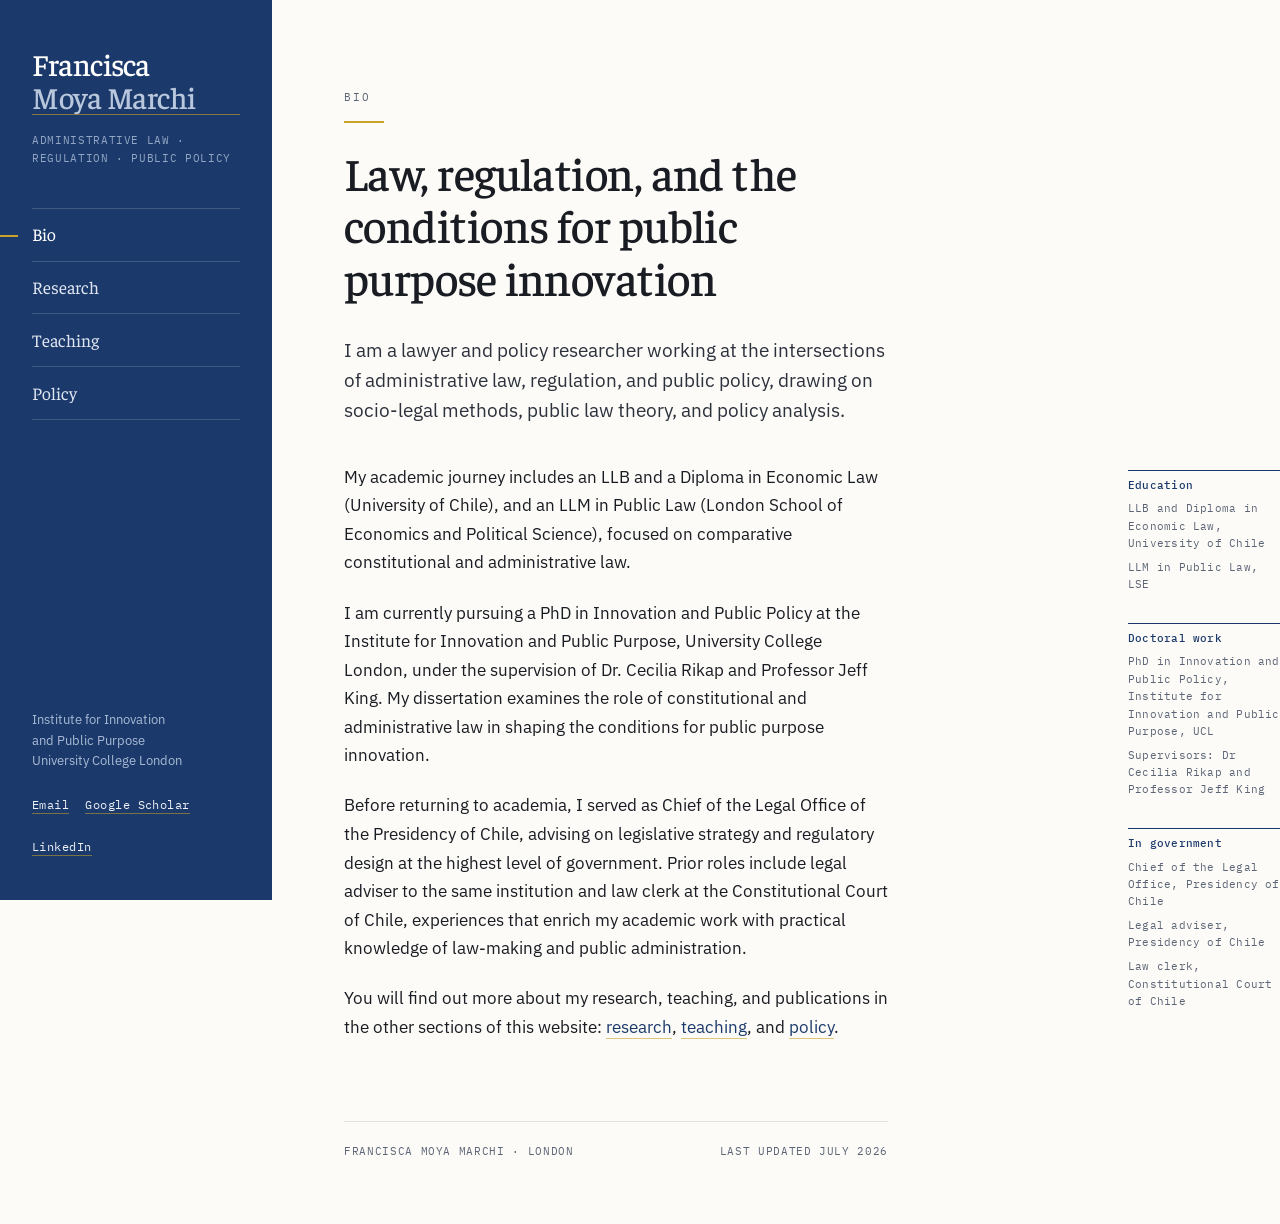
==== docs/index.html @ ca30f4fe "Initial commit" ====
<!DOCTYPE html>

<html>

<head>

<meta charset="utf-8" />
<meta name="generator" content="pandoc" />
<meta http-equiv="X-UA-Compatible" content="IE=EDGE" />

<meta name="viewport" content="width=device-width, initial-scale=1" />



<title>Francisca Moya Marchi</title>

<script src="site_libs/header-attrs-2.30/header-attrs.js"></script>
<meta name="viewport" content="width=device-width, initial-scale=1">
<meta name="author" content="Francisca Moya Marchi">
<meta name="description" content="Francisca Moya Marchi — lawyer and policy researcher working at the intersections of administrative law, regulation, and public policy. PhD candidate, UCL Institute for Innovation and Public Purpose.">
<link rel="preconnect" href="https://fonts.googleapis.com">
<link rel="preconnect" href="https://fonts.gstatic.com" crossorigin>
<link href="https://fonts.googleapis.com/css2?family=Faustina:ital,wght@0,400;0,500;0,600;1,400&family=IBM+Plex+Sans:ital,wght@0,400;0,500;1,400&family=IBM+Plex+Mono:wght@400;500&display=swap" rel="stylesheet">

<style type="text/css">
  code{white-space: pre-wrap;}
  span.smallcaps{font-variant: small-caps;}
  span.underline{text-decoration: underline;}
  div.column{display: inline-block; vertical-align: top; width: 50%;}
  div.hanging-indent{margin-left: 1.5em; text-indent: -1.5em;}
  ul.task-list{list-style: none;}
      .display.math{display: block; text-align: center; margin: 0.5rem auto;}
  </style>







<link rel="stylesheet" href="styles.css" type="text/css" />




</head>

<body>


<a class="skip" href="#content">Skip to content</a>

<aside class="rail">
  <div class="masthead">
    <a class="wordmark" href="index.html">Francisca<br><span>Moya Marchi</span></a>
    <p class="role">Administrative law · Regulation · Public policy</p>
  </div>

  <nav class="nav" aria-label="Sections">
    <a href="index.html" data-page="index">Bio</a>
    <a href="research.html" data-page="research">Research</a>
    <a href="teaching.html" data-page="teaching">Teaching</a>
    <a href="policy.html" data-page="policy">Policy</a>
  </nav>

  <div class="rail-foot">
    <p class="affil">Institute for Innovation<br>and Public Purpose<br>University College London</p>
    <ul class="contact">
      <li><a href="mailto:EMAIL@ucl.ac.uk">Email</a></li>
      <li><a href="https://scholar.google.com/">Google Scholar</a></li>
      <li><a href="https://www.linkedin.com/">LinkedIn</a></li>
    </ul>
  </div>
</aside>

<main class="content" id="content">





<div class="eyebrow">
<p>Bio</p>
</div>
<div
id="law-regulation-and-the-conditions-for-public-purpose-innovation"
class="section level1">
<h1>Law, regulation, and the conditions for public purpose
innovation</h1>
<div class="lede">
<p>I am a lawyer and policy researcher working at the intersections of
administrative law, regulation, and public policy, drawing on
socio-legal methods, public law theory, and policy analysis.</p>
</div>
<div class="marginnote">
<p><strong>Education</strong></p>
<p>LLB and Diploma in Economic Law, University of Chile</p>
<p>LLM in Public Law, LSE</p>
</div>
<p>My academic journey includes an LLB and a Diploma in Economic Law
(University of Chile), and an LLM in Public Law (London School of
Economics and Political Science), focused on comparative constitutional
and administrative law.</p>
<div class="marginnote">
<p><strong>Doctoral work</strong></p>
<p>PhD in Innovation and Public Policy, Institute for Innovation and
Public Purpose, UCL</p>
<p>Supervisors: Dr Cecilia Rikap and Professor Jeff King</p>
</div>
<p>I am currently pursuing a PhD in Innovation and Public Policy at the
Institute for Innovation and Public Purpose, University College London,
under the supervision of Dr. Cecilia Rikap and Professor Jeff King. My
dissertation examines the role of constitutional and administrative law
in shaping the conditions for public purpose innovation.</p>
<div class="marginnote">
<p><strong>In government</strong></p>
<p>Chief of the Legal Office, Presidency of Chile</p>
<p>Legal adviser, Presidency of Chile</p>
<p>Law clerk, Constitutional Court of Chile</p>
</div>
<p>Before returning to academia, I served as Chief of the Legal Office
of the Presidency of Chile, advising on legislative strategy and
regulatory design at the highest level of government. Prior roles
include legal adviser to the same institution and law clerk at the
Constitutional Court of Chile, experiences that enrich my academic work
with practical knowledge of law-making and public administration.</p>
<p>You will find out more about my research, teaching, and publications
in the other sections of this website: <a
href="research.html">research</a>, <a href="teaching.html">teaching</a>,
and <a href="policy.html">policy</a>.</p>
</div>

  <footer class="colophon">
    <p>Francisca Moya Marchi · London</p>
    <p>Last updated July 2026</p>
  </footer>
</main>

<script>
(function () {
  var file = (location.pathname.split("/").pop() || "index.html").replace(".html", "");
  if (file === "") file = "index";
  var link = document.querySelector('.nav a[data-page="' + file + '"]');
  if (link) {
    link.classList.add("is-current");
    link.setAttribute("aria-current", "page");
  }
})();
</script>


<!-- code folding -->



</body>
</html>
---- docs/styles.css ----
/* ==========================================================================
   Francisca Moya Marchi — site styles
   Palette: lapis lazuli (Chile's national stone) with pyrite-gold flecks.
   Type: Faustina (display) · IBM Plex Sans (body) · IBM Plex Mono (labels).
   Signature: marginal notes, after the side-notes of statute books.
   ========================================================================== */

:root {
  --lapis: #1b3a6b;
  --lapis-deep: #132a4f;
  --pyrite: #c9a227;
  --paper: #fcfbf8;
  --ink: #191c22;
  --slate: #5c6575;
  --rule: #e2e0d9;

  --rail-w: 17rem;
  --measure: 34rem;
  --note-w: 9.5rem;
  --gap: 2.25rem;
}

/* Reset rmarkdown / bootstrap-ish wrappers so the rail can sit flush ------- */
.main-container,
.container-fluid,
.container {
  max-width: none;
  width: auto;
  margin: 0;
  padding: 0;
}

*,
*::before,
*::after { box-sizing: border-box; }

html { -webkit-text-size-adjust: 100%; }

body {
  margin: 0;
  background: var(--paper);
  color: var(--ink);
  font-family: "IBM Plex Sans", "Helvetica Neue", Arial, sans-serif;
  font-size: 1.0625rem;
  line-height: 1.68;
  font-weight: 400;
  -webkit-font-smoothing: antialiased;
  text-rendering: optimizeLegibility;
}

/* Skip link ---------------------------------------------------------------- */
.skip {
  position: absolute;
  left: -9999px;
  top: 0;
  z-index: 100;
  background: var(--lapis);
  color: #fff;
  padding: 0.6rem 1rem;
  font-size: 0.85rem;
}
.skip:focus { left: 0; }

/* --------------------------------------------------------------------------
   Rail
   -------------------------------------------------------------------------- */
.rail {
  position: fixed;
  inset: 0 auto 0 0;
  width: var(--rail-w);
  padding: 3rem 2rem 2rem;
  background: var(--lapis);
  color: #eef1f6;
  display: flex;
  flex-direction: column;
  gap: 2.5rem;
  overflow-y: auto;
}

.wordmark {
  display: block;
  font-family: Faustina, Georgia, serif;
  font-size: 1.9rem;
  font-weight: 500;
  line-height: 1.08;
  letter-spacing: -0.015em;
  color: #fff;
  text-decoration: none;
}
.wordmark span { color: #b9c7dd; }
.wordmark:hover span { color: var(--pyrite); }

.role {
  margin: 1rem 0 0;
  font-family: "IBM Plex Mono", monospace;
  font-size: 0.68rem;
  line-height: 1.7;
  letter-spacing: 0.06em;
  text-transform: uppercase;
  color: #93a6c4;
}

.nav {
  display: flex;
  flex-direction: column;
  border-top: 1px solid rgba(255, 255, 255, 0.16);
}
.nav a {
  position: relative;
  padding: 0.7rem 0;
  border-bottom: 1px solid rgba(255, 255, 255, 0.16);
  font-family: Faustina, Georgia, serif;
  font-size: 1.1rem;
  color: #dfe6f1;
  text-decoration: none;
  transition: color 140ms ease;
}
.nav a::before {
  content: "";
  position: absolute;
  left: -2rem;
  top: 50%;
  width: 1.1rem;
  height: 2px;
  background: var(--pyrite);
  transform: scaleX(0);
  transform-origin: left;
  transition: transform 180ms ease;
}
.nav a:hover,
.nav a.is-current { color: #fff; }
.nav a:hover::before,
.nav a.is-current::before { transform: scaleX(1); }

.rail-foot { margin-top: auto; }

.affil {
  margin: 0 0 1.1rem;
  font-size: 0.8rem;
  line-height: 1.6;
  color: #a9bad4;
}

.contact {
  list-style: none;
  margin: 0;
  padding: 0;
  display: flex;
  flex-wrap: wrap;
  gap: 0.35rem 1rem;
}
.contact a {
  font-family: "IBM Plex Mono", monospace;
  font-size: 0.72rem;
  letter-spacing: 0.04em;
  color: #eef1f6;
  text-decoration: none;
  border-bottom: 1px solid rgba(201, 162, 39, 0.55);
  padding-bottom: 1px;
}
.contact a:hover { border-bottom-color: var(--pyrite); color: var(--pyrite); }

/* --------------------------------------------------------------------------
   Content column
   -------------------------------------------------------------------------- */
.content {
  margin-left: var(--rail-w);
  padding: 5.5rem calc(var(--note-w) + var(--gap)) 4rem 4.5rem;
  max-width: calc(var(--rail-w) + var(--measure) + var(--note-w) + var(--gap) + 9rem);
  animation: rise 520ms cubic-bezier(0.2, 0.7, 0.3, 1) both;
}

@keyframes rise {
  from { opacity: 0; transform: translateY(0.6rem); }
  to   { opacity: 1; transform: none; }
}

.content p,
.content ul,
.content ol,
.content h2,
.content h3,
.content blockquote,
.content dl,
.content table { max-width: var(--measure); }

/* Eyebrow: the section label, set like a docket reference ------------------- */
.eyebrow {
  font-family: "IBM Plex Mono", monospace;
  font-size: 0.7rem;
  letter-spacing: 0.16em;
  text-transform: uppercase;
  color: var(--slate);
  margin: 0 0 1.4rem;
}
.eyebrow p { margin: 0; }
.eyebrow::after {
  content: "";
  display: block;
  width: 2.5rem;
  height: 2px;
  margin-top: 0.9rem;
  background: var(--pyrite);
}

h1, h2, h3, h4 {
  font-family: Faustina, Georgia, serif;
  font-weight: 500;
  color: var(--ink);
  letter-spacing: -0.012em;
}

h1 {
  font-size: clamp(1.9rem, 3.6vw, 2.9rem);
  line-height: 1.14;
  margin: 0 0 2rem;
  max-width: 30rem;
  text-wrap: balance;
}

h2 {
  font-size: 1.4rem;
  line-height: 1.3;
  margin: 3.2rem 0 1rem;
  padding-top: 1.2rem;
  border-top: 1px solid var(--rule);
}

h3 {
  font-size: 1.1rem;
  margin: 2rem 0 0.5rem;
}

p { margin: 0 0 1.35rem; }

.lede {
  font-size: 1.2rem;
  line-height: 1.55;
  color: #2c313c;
  max-width: var(--measure);
  margin-bottom: 2.4rem;
}
.lede p { margin: 0 0 1rem; }
.lede p:last-child { margin-bottom: 0; }

a {
  color: var(--lapis);
  text-decoration: none;
  border-bottom: 1px solid rgba(201, 162, 39, 0.6);
  transition: background 140ms ease;
}
a:hover { background: rgba(201, 162, 39, 0.16); }

strong { font-weight: 500; }
em { font-style: italic; }

:focus-visible {
  outline: 2px solid var(--pyrite);
  outline-offset: 3px;
}

ul, ol { padding-left: 1.2rem; margin: 0 0 1.35rem; }
li { margin-bottom: 0.5rem; }

/* Reference list: publications, papers, courses ---------------------------- */
.entries,
.entries ul {
  list-style: none;
  padding: 0;
  margin: 0 0 1.5rem;
  max-width: var(--measure);
}
.entries li {
  padding: 1.1rem 0;
  border-bottom: 1px solid var(--rule);
  margin: 0;
}
.entries li p:last-child { margin-bottom: 0; }
.entries .meta {
  display: block;
  font-family: "IBM Plex Mono", monospace;
  font-size: 0.72rem;
  letter-spacing: 0.06em;
  text-transform: uppercase;
  color: var(--slate);
  margin-bottom: 0.35rem;
}
.entries .meta p { margin: 0; }

blockquote {
  margin: 2rem 0;
  padding-left: 1.4rem;
  border-left: 2px solid var(--pyrite);
  font-family: Faustina, Georgia, serif;
  font-size: 1.2rem;
  line-height: 1.5;
  color: #2c313c;
}

/* --------------------------------------------------------------------------
   Signature: marginal notes
   Place a ::: {.marginnote} block immediately before the paragraph it annotates.
   -------------------------------------------------------------------------- */
.marginnote {
  float: right;
  clear: right;
  width: var(--note-w);
  margin-right: calc((var(--note-w) + var(--gap)) * -1);
  margin-top: 0.45rem;
  margin-bottom: 1rem;
  padding-top: 0.35rem;
  border-top: 1px solid var(--lapis);
  font-family: "IBM Plex Mono", monospace;
  font-size: 0.7rem;
  line-height: 1.55;
  letter-spacing: 0.02em;
  color: var(--slate);
  text-align: left;
}
.marginnote p { margin: 0 0 0.4rem; }
.marginnote strong {
  display: block;
  color: var(--lapis);
  font-weight: 500;
}

/* Placeholder flag — delete these blocks as the site fills in -------------- */
.todo {
  margin: 0 0 1.35rem;
  padding: 0.85rem 1rem;
  background: rgba(27, 58, 107, 0.05);
  border-left: 2px solid var(--slate);
  font-size: 0.9rem;
  color: var(--slate);
  max-width: var(--measure);
}
.todo p { margin: 0; }

/* Colophon ----------------------------------------------------------------- */
.colophon {
  margin: 5rem 0 0;
  padding-top: 1.2rem;
  border-top: 1px solid var(--rule);
  display: flex;
  justify-content: space-between;
  gap: 1rem;
  flex-wrap: wrap;
  font-family: "IBM Plex Mono", monospace;
  font-size: 0.68rem;
  letter-spacing: 0.06em;
  text-transform: uppercase;
  color: var(--slate);
  max-width: var(--measure);
}
.colophon p { margin: 0; }

/* --------------------------------------------------------------------------
   Narrow screens
   -------------------------------------------------------------------------- */
@media (max-width: 62rem) {
  .marginnote {
    float: none;
    width: auto;
    margin: 0 0 1.1rem;
    padding: 0 0 0 0.9rem;
    border-top: 0;
    border-left: 2px solid var(--lapis);
    max-width: var(--measure);
  }
  .content {
    padding-right: 2rem;
    padding-left: 3rem;
  }
}

@media (max-width: 50rem) {
  .rail {
    position: static;
    width: auto;
    padding: 2rem 1.5rem 1.5rem;
    gap: 1.5rem;
  }
  .nav {
    flex-direction: row;
    flex-wrap: wrap;
    gap: 0 1.5rem;
    border-top: 1px solid rgba(255, 255, 255, 0.16);
    padding-top: 0.4rem;
  }
  .nav a { border-bottom: 0; padding: 0.4rem 0; }
  .nav a::before { left: 0; top: auto; bottom: 0.15rem; }
  .rail-foot { margin-top: 0.5rem; }
  .affil { margin-bottom: 0.8rem; }
  .content {
    margin-left: 0;
    padding: 2.75rem 1.5rem 3rem;
    max-width: none;
  }
}

/* Motion and print --------------------------------------------------------- */
@media (prefers-reduced-motion: reduce) {
  * { animation: none !important; transition: none !important; }
}

@media print {
  .rail, .skip { display: none; }
  body { background: #fff; font-size: 11pt; }
  .content { margin: 0; padding: 0; max-width: none; }
  a { border-bottom: 0; color: #000; }
  .marginnote { float: none; width: auto; margin: 0 0 1rem; }
}
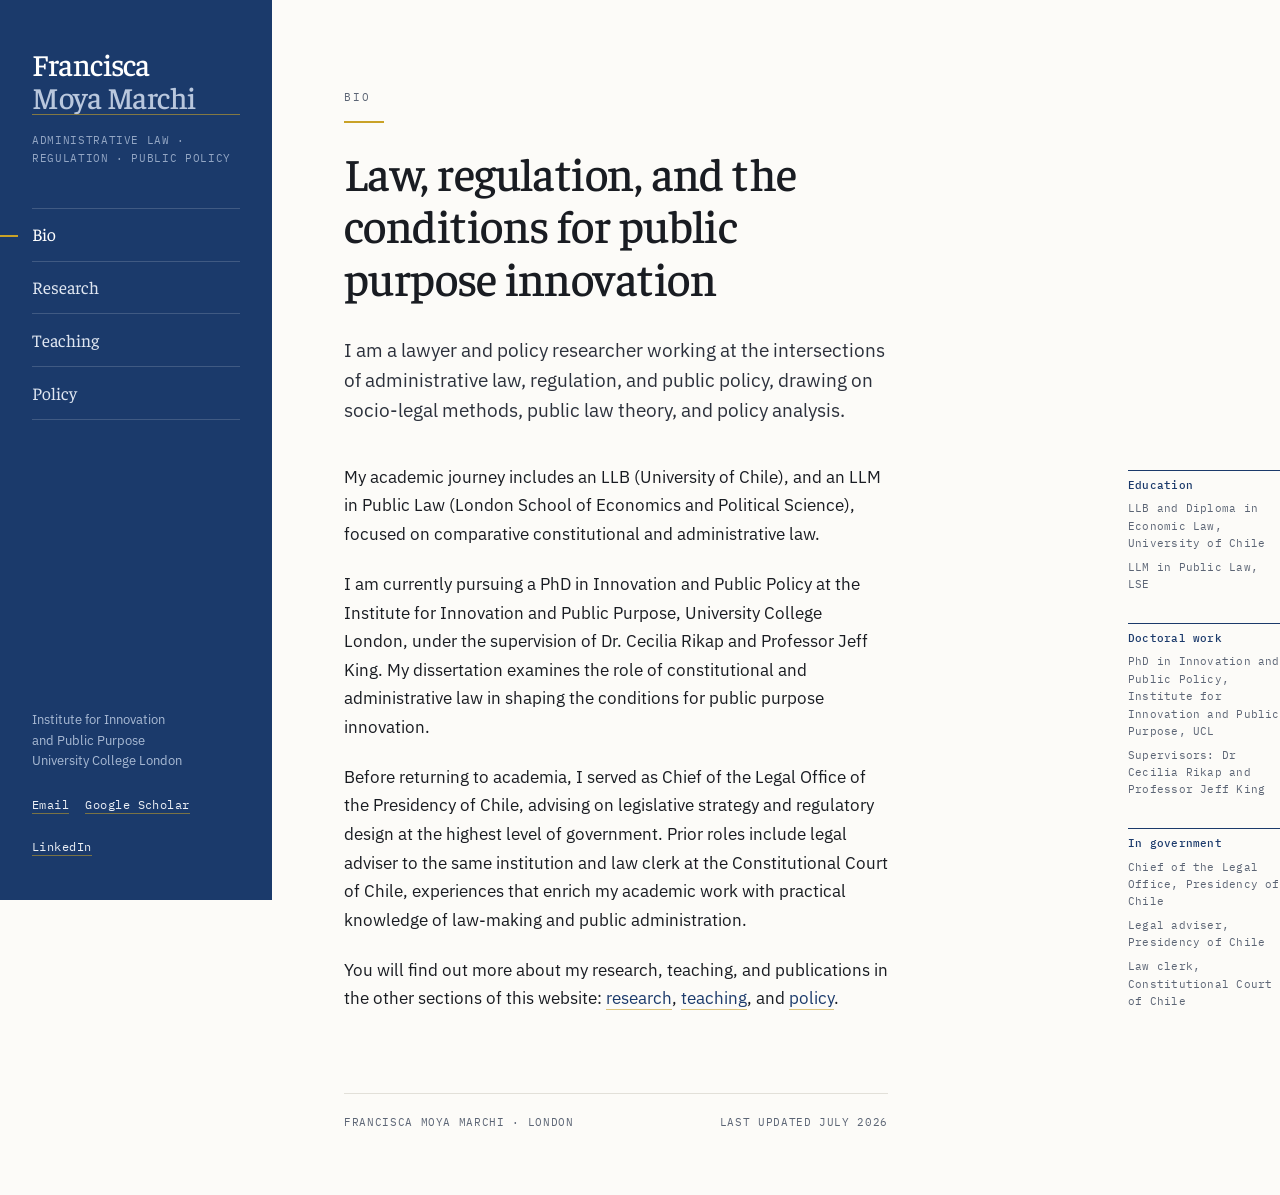
==== commit 09e644c1: "Bio: quitar mencion al Diploma in Economic Law del parrafo" ====
--- a/docs/index.html
+++ b/docs/index.html
@@ -97,7 +97,7 @@
 <p>LLB and Diploma in Economic Law, University of Chile</p>
 <p>LLM in Public Law, LSE</p>
 </div>
-<p>My academic journey includes an LLB and a Diploma in Economic Law
+<p>My academic journey includes an LLB
 (University of Chile), and an LLM in Public Law (London School of
 Economics and Political Science), focused on comparative constitutional
 and administrative law.</p>
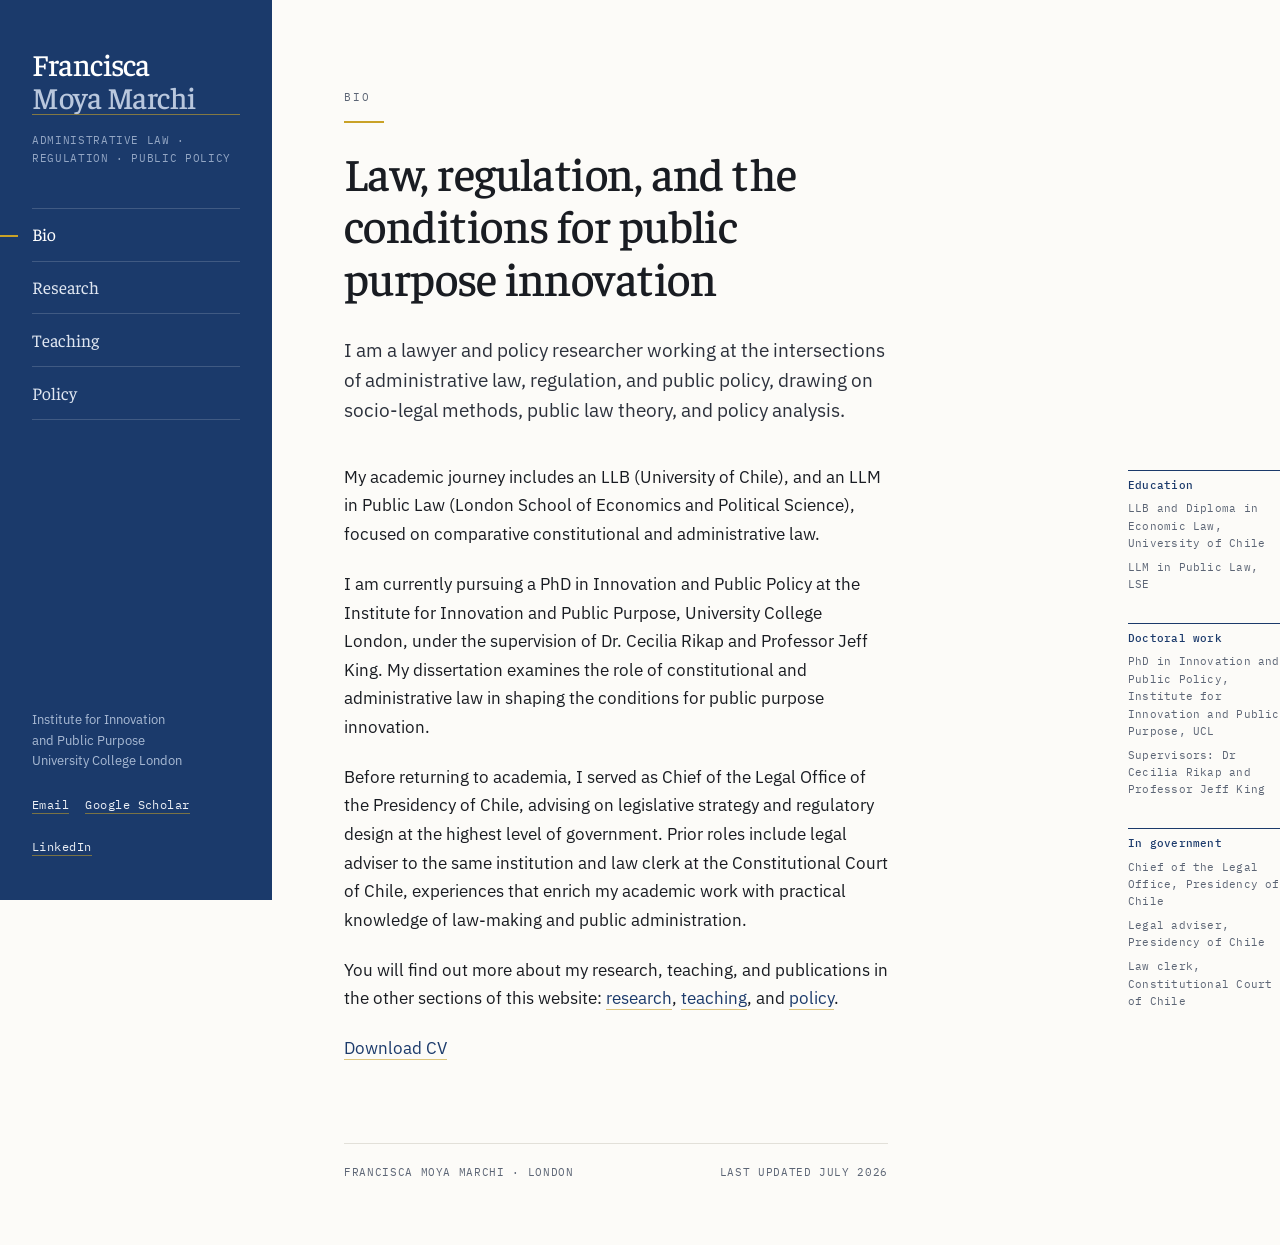
==== commit 5fbd2cd5: "Bio: agregar enlace Download CV" ====
--- a/docs/index.html
+++ b/docs/index.html
@@ -66,9 +66,9 @@
   <div class="rail-foot">
     <p class="affil">Institute for Innovation<br>and Public Purpose<br>University College London</p>
     <ul class="contact">
-      <li><a href="mailto:EMAIL@ucl.ac.uk">Email</a></li>
+      <li><a href="mailto:francisca.marchi.25@ucl.ac.uk">Email</a></li>
       <li><a href="https://scholar.google.com/">Google Scholar</a></li>
-      <li><a href="https://www.linkedin.com/">LinkedIn</a></li>
+      <li><a href="https://www.linkedin.com/in/francisca-moya-marchi-0705b657">LinkedIn</a></li>
     </ul>
   </div>
 </aside>
@@ -128,6 +128,7 @@
 in the other sections of this website: <a
 href="research.html">research</a>, <a href="teaching.html">teaching</a>,
 and <a href="policy.html">policy</a>.</p>
+<p><a href="files/CV%20FMM%202026.pdf">Download CV</a></p>
 </div>
 
   <footer class="colophon">
